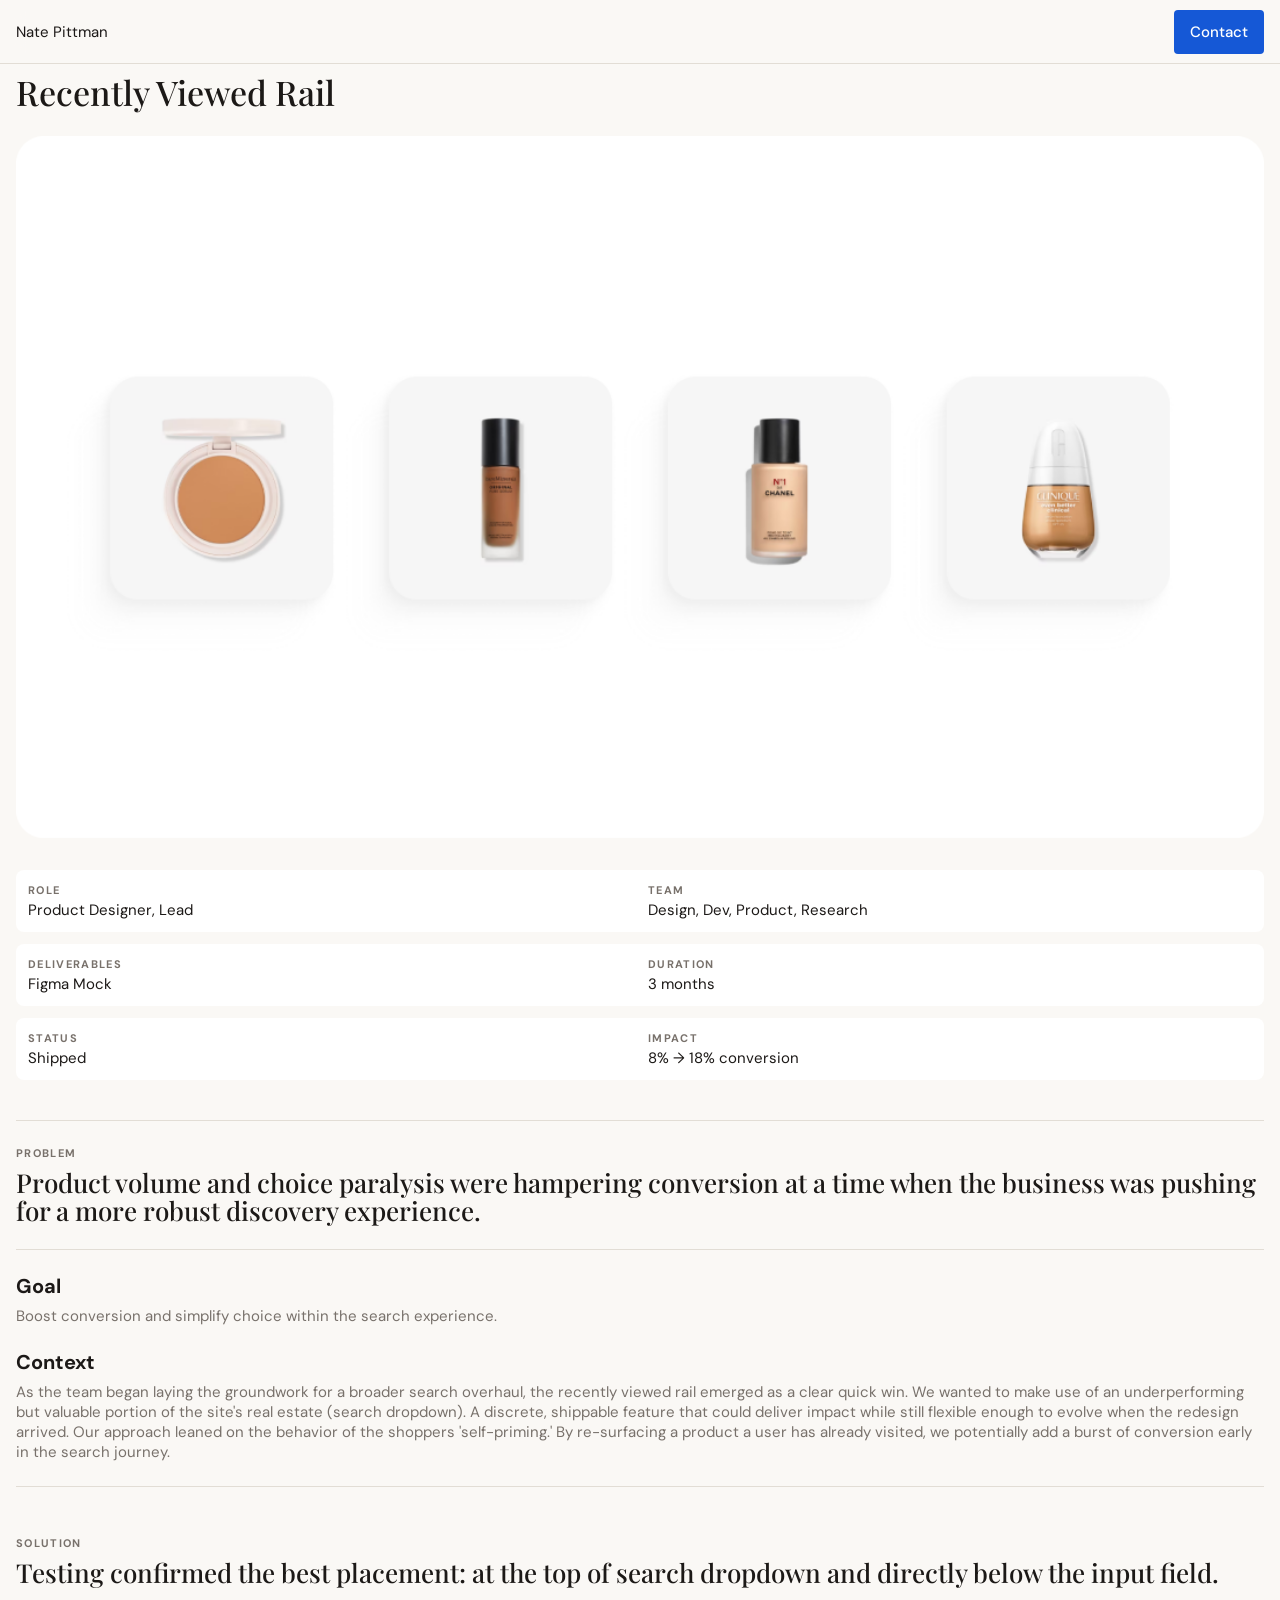
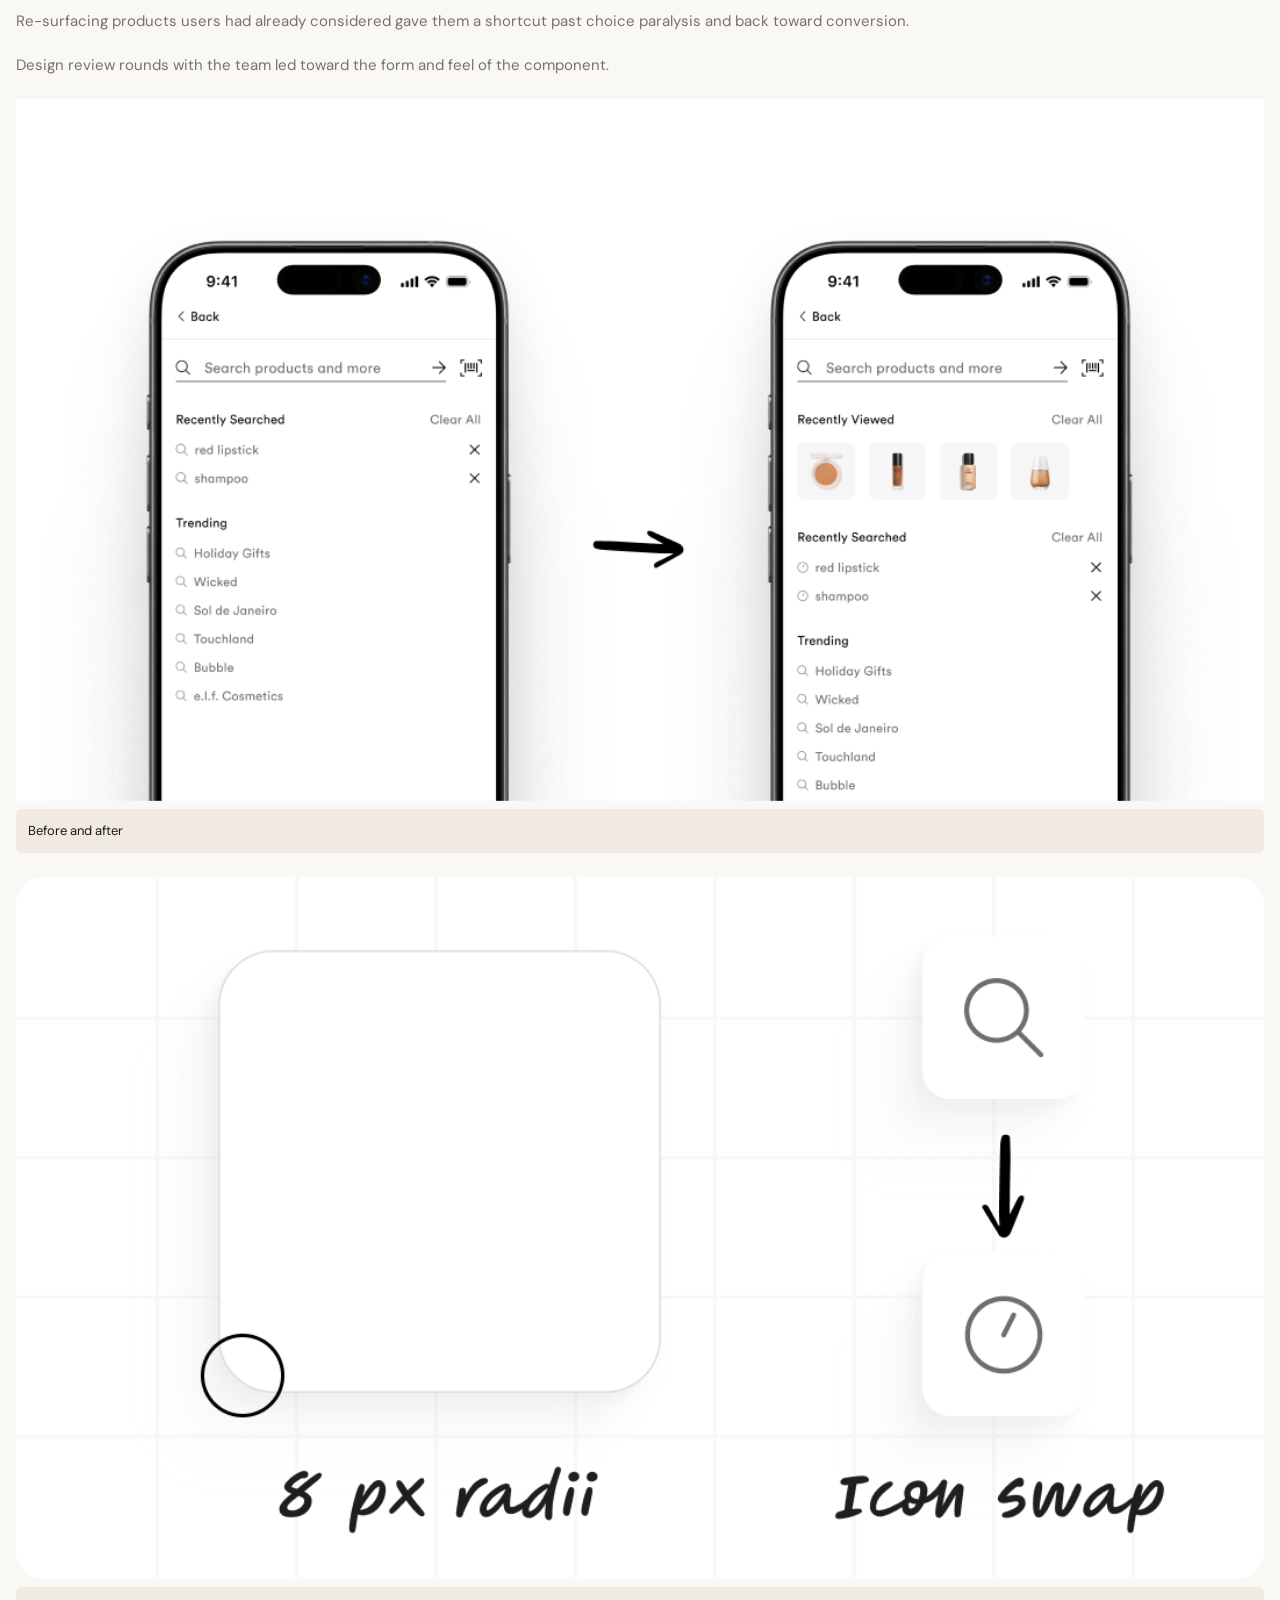
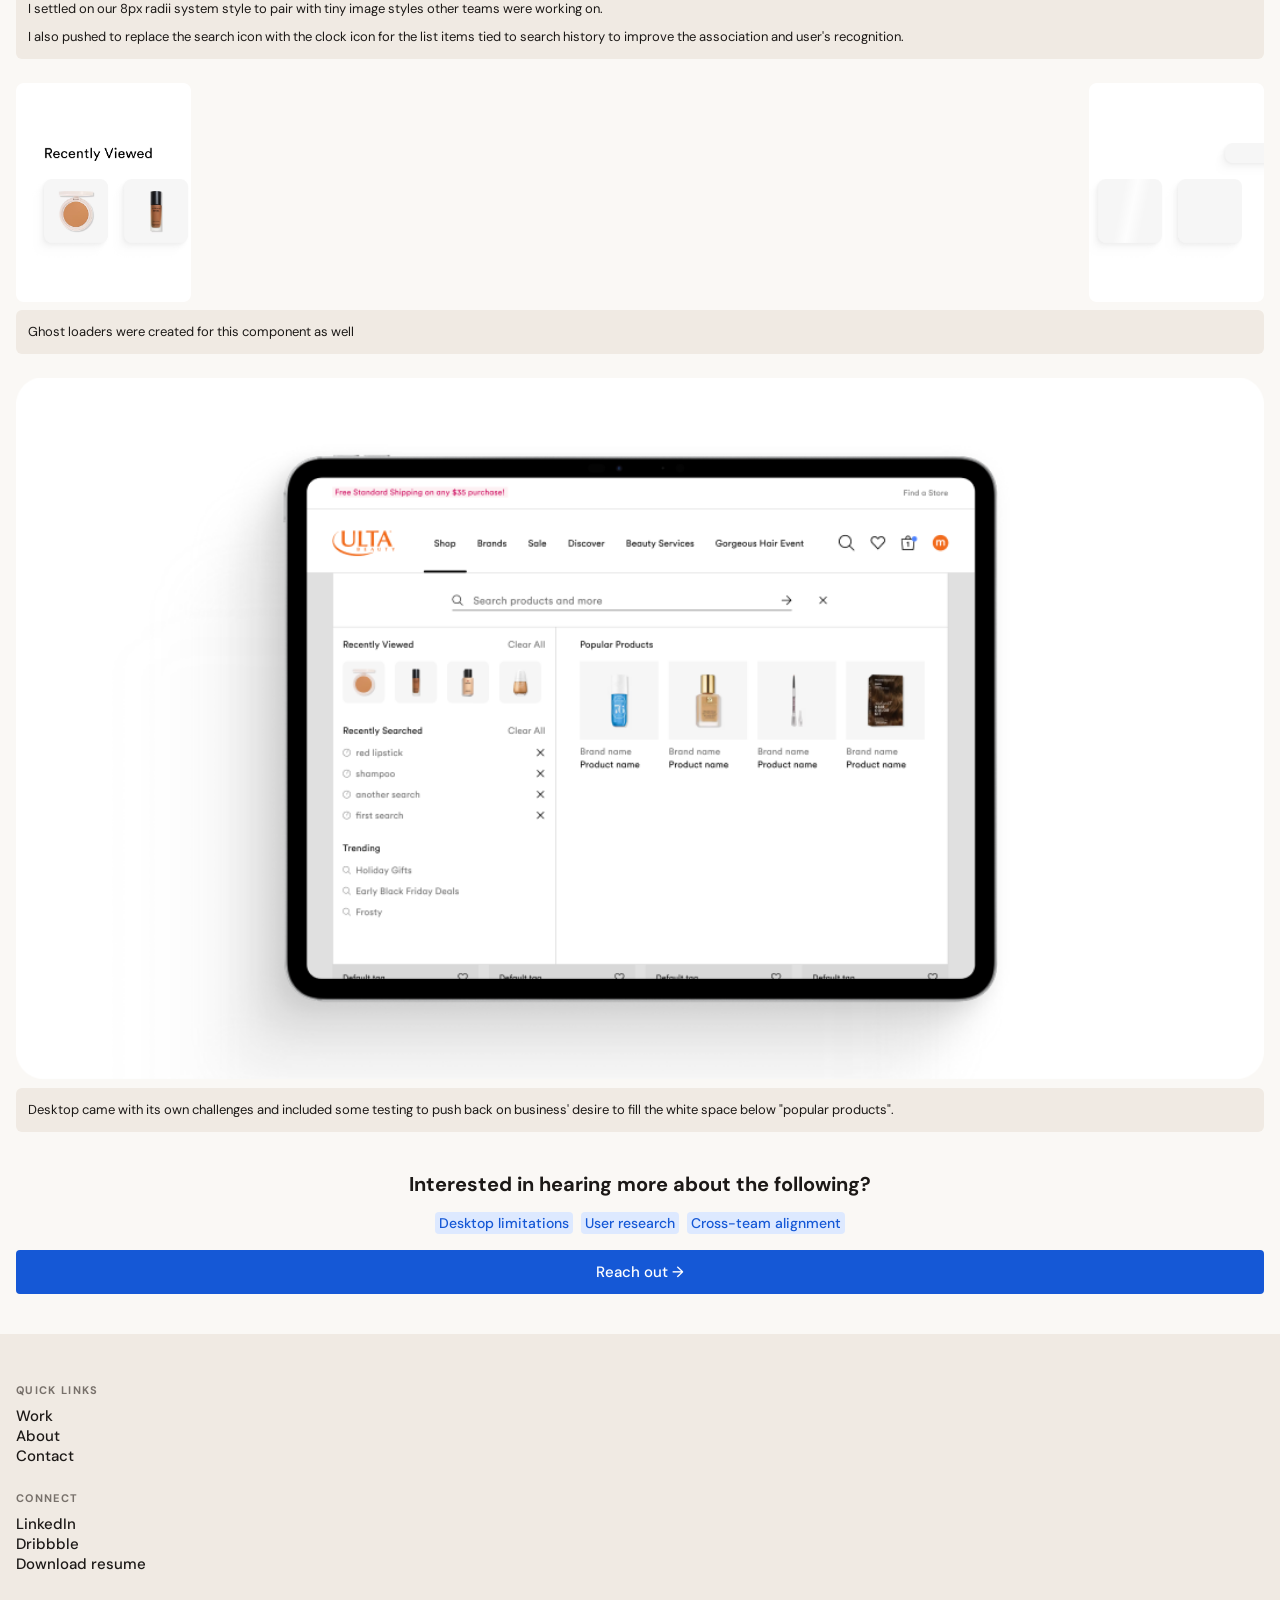
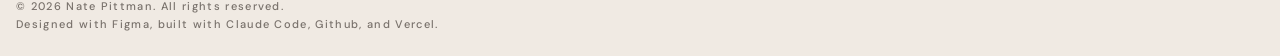
==== case-study-1.html @ 52f46c31 "Add case study 1 page and supporting styles - New case-study-1.html with all sections: header, hero," ====
<!DOCTYPE html>
<html lang="en">
<head>
  <meta charset="UTF-8" />
  <meta name="viewport" content="width=device-width, initial-scale=1.0" />
  <title>Recently Viewed Rail — Nate Pittman</title>
  <link rel="stylesheet" href="css/style.css" />
</head>
<body>

  <!-- Navigation — same glass nav as homepage; wordmark links back to homepage -->
  <nav class="nav">
    <a href="index.html" class="nav-wordmark">Nate Pittman</a>
    <a href="index.html#contact" class="btn-primary">Contact</a>
  </nav>

  <!-- Main content — padding-top: 64px in CSS clears the fixed nav -->
  <main class="main">

    <!-- Page title -->
    <section class="cs-header">
      <h1 class="cs-title">Recently Viewed Rail</h1>
    </section>

    <!-- Hero image — full-width 16:9 -->
    <section class="cs-hero">
      <img
        src="assets/images/case-study-1/image-casestudy1-hero.png"
        alt="Recently viewed rail in Ulta Beauty search"
        class="cs-image-full"
      />
    </section>

    <!-- Overview bar — role, team, deliverables, duration, status, impact -->
    <section class="cs-overview">

      <div class="meta-card">
        <div class="meta-cell">
          <p class="grid-eyebrow">Role</p>
          <p class="meta-value">Product Designer, Lead</p>
        </div>
        <div class="meta-cell">
          <p class="grid-eyebrow">Team</p>
          <p class="meta-value">Design, Dev, Product, Research</p>
        </div>
      </div>

      <div class="meta-card">
        <div class="meta-cell">
          <p class="grid-eyebrow">Deliverables</p>
          <p class="meta-value">Figma Mock</p>
        </div>
        <div class="meta-cell">
          <p class="grid-eyebrow">Duration</p>
          <p class="meta-value">3 months</p>
        </div>
      </div>

      <div class="meta-card">
        <div class="meta-cell">
          <p class="grid-eyebrow">Status</p>
          <p class="meta-value">Shipped</p>
        </div>
        <div class="meta-cell">
          <p class="grid-eyebrow">Impact</p>
          <p class="meta-value">8% → 18% conversion</p>
        </div>
      </div>

    </section>

    <!-- Problem section -->
    <section class="cs-section">

      <div class="section-divider"></div>

      <!-- Eyebrow + problem statement -->
      <div class="cs-section-header">
        <p class="grid-eyebrow">Problem</p>
        <h2 class="cs-section-title">Product volume and choice paralysis were hampering conversion at a time when the business was pushing for a more robust discovery experience.</h2>
      </div>

      <div class="section-divider"></div>

      <!-- Goal -->
      <div class="cs-text-block">
        <h3 class="cs-subsection-title">Goal</h3>
        <p class="cs-body-muted">Boost conversion and simplify choice within the search experience.</p>
      </div>

      <!-- Context -->
      <div class="cs-text-block">
        <h3 class="cs-subsection-title">Context</h3>
        <p class="cs-body-muted">As the team began laying the groundwork for a broader search overhaul, the recently viewed rail emerged as a clear quick win. We wanted to make use of an underperforming but valuable portion of the site's real estate (search dropdown). A discrete, shippable feature that could deliver impact while still flexible enough to evolve when the redesign arrived. Our approach leaned on the behavior of the shoppers 'self-priming.' By re-surfacing a product a user has already visited, we potentially add a burst of conversion early in the search journey.</p>
      </div>

      <div class="section-divider"></div>

    </section>

    <!-- Solution section -->
    <section class="cs-section">

      <!-- Eyebrow + solution statement -->
      <div class="cs-section-header">
        <p class="grid-eyebrow">Solution</p>
        <h2 class="cs-section-title">Testing confirmed the best placement: at the top of search dropdown and directly below the input field.</h2>
      </div>

      <!-- Solution subtext — two short paragraphs -->
      <p class="cs-body-muted">Re-surfacing products users had already considered gave them a shortcut past choice paralysis and back toward conversion.</p>
      <p class="cs-body-muted">Design review rounds with the team led toward the form and feel of the component.</p>

      <!-- Image 1: Before and after -->
      <div class="cs-image-caption">
        <img
          src="assets/images/case-study-1/image-casestudy1-beforeafter.png"
          alt="Before and after comparison of the search dropdown"
          class="cs-image-full"
        />
        <div class="cs-caption">Before and after</div>
      </div>

      <!-- Image 2: Design details — radii and clock icon -->
      <div class="cs-image-caption">
        <img
          src="assets/images/case-study-1/image-casestudy1-details.png"
          alt="Design details showing component radii and icon decisions"
          class="cs-image-full"
        />
        <div class="cs-caption">
          <p>I settled on our 8px radii system style to pair with tiny image styles other teams were working on.</p>
          <p>I also pushed to replace the search icon with the clock icon for the list items tied to search history to improve the association and user's recognition.</p>
        </div>
      </div>

      <!-- Image 3: Two-up portraits — ghost loaders -->
      <div class="cs-image-caption">
        <div class="cs-two-up">
          <img
            src="assets/images/case-study-1/image-gallery-a.png"
            alt="Ghost loader state A"
          />
          <img
            src="assets/images/case-study-1/image-gallery-b.png"
            alt="Ghost loader state B"
          />
        </div>
        <div class="cs-caption">Ghost loaders were created for this component as well</div>
      </div>

      <!-- Image 4: Desktop challenges -->
      <div class="cs-image-caption">
        <img
          src="assets/images/case-study-1/image-casestudy1-desktop.png"
          alt="Desktop layout showing placement challenges"
          class="cs-image-full"
        />
        <div class="cs-caption">Desktop came with its own challenges and included some testing to push back on business' desire to fill the white space below "popular products".</div>
      </div>

      <!-- CTA block -->
      <div class="cs-cta">
        <h3 class="cs-cta-heading">Interested in hearing more about the following?</h3>
        <div class="cs-cta-tags">
          <span class="tag tag-accent">Desktop limitations</span>
          <span class="tag tag-accent">User research</span>
          <span class="tag tag-accent">Cross-team alignment</span>
        </div>
        <a href="index.html#contact" class="btn-reach-out">Reach out →</a>
      </div>

    </section>

    <!-- Footer — same structure as homepage -->
    <footer class="footer">

      <div class="footer-section">
        <p class="grid-eyebrow">Quick Links</p>
        <nav class="footer-links">
          <a href="index.html" class="footer-link">Work</a>
          <a href="#" class="footer-link">About</a>
          <a href="index.html#contact" class="footer-link">Contact</a>
        </nav>
      </div>

      <div class="footer-section">
        <p class="grid-eyebrow">Connect</p>
        <nav class="footer-links">
          <a href="#" class="footer-link">LinkedIn</a>
          <a href="#" class="footer-link">Dribbble</a>
          <a href="#" class="footer-link">Download resume</a>
        </nav>
      </div>

      <div class="footer-legal">
        <p>© 2026 Nate Pittman. All rights reserved.</p>
        <p>Designed with Figma, built with Claude Code, Github, and Vercel.</p>
      </div>

    </footer>

  </main>

</body>
</html>
---- css/style.css ----
/* ============================================
   GLOBAL STYLES
   Basic reset and site-wide defaults.
   ============================================ */

@import url('https://fonts.googleapis.com/css2?family=Playfair+Display:wght@500&family=DM+Sans:wght@400;500;700&display=swap');
@import 'tokens.css';

/* --- Reset --- */
*, *::before, *::after {
  box-sizing: border-box;
  margin: 0;
  padding: 0;
}

/* --- Base --- */
html {
  font-size: 16px;
}

body {
  background-color: var(--color-background);
  color: var(--color-text);
  font-family: var(--font-body);
  font-size: var(--text-body);
  font-weight: var(--weight-regular);
  line-height: 1.6;
  -webkit-font-smoothing: antialiased;
}

img {
  display: block;
  max-width: 100%;
}

a {
  color: var(--color-accent);
  text-decoration: none;
}

@media (hover: hover) {
  a:hover {
    text-decoration: underline;
  }
}


/* =====================
   LAYOUT
   ===================== */

/* Pushes all page content below the fixed nav so nothing hides underneath it */
.main {
  padding-top: 64px;
}


/* =====================
   NAVIGATION
   ===================== */

.nav {
  position: fixed;        /* stays at top of screen as you scroll */
  top: 0;
  left: 0;
  right: 0;
  height: 64px;
  display: flex;
  align-items: center;
  justify-content: space-between;
  padding: 10px 16px;
  background-color: rgba(250, 248, 245, 0.80); /* semi-transparent warm off-white — creates the glass base */
  backdrop-filter: blur(12px);               /* blurs content scrolling behind the nav */
  -webkit-backdrop-filter: blur(12px);       /* same blur, required for Safari */
  border-bottom: 1px solid var(--color-border);
  z-index: 100;           /* sits above all other content */
}

/* The "Nate Pittman" name on the left */
.nav-wordmark {
  font-family: var(--font-body);
  font-size: var(--text-body);      /* 15px */
  font-weight: var(--weight-regular);
  line-height: 20px;
  color: var(--color-text);
  white-space: nowrap;
}


/* =====================
   BUTTONS
   ===================== */

/* Filled blue button — used in nav and anywhere else later */
.btn-primary {
  display: inline-flex;
  align-items: center;
  justify-content: center;
  background-color: var(--color-accent);
  color: var(--color-text-inverted);
  font-family: var(--font-body);
  font-size: var(--text-button);    /* 15px */
  font-weight: var(--weight-medium);
  line-height: 20px;
  padding: 12px 16px;
  border-radius: 4px;
  text-decoration: none;
  white-space: nowrap;
}

@media (hover: hover) {
  .btn-primary:hover {
    opacity: 0.88;
    text-decoration: none;
  }
}

/* Text link button — "view project →" */
.btn-tertiary {
  display: inline-flex;
  align-items: center;
  width: fit-content;               /* hugs the text, doesn't stretch full width */
  font-family: var(--font-body);
  font-size: var(--text-button);    /* 15px */
  font-weight: var(--weight-medium);
  line-height: 20px;
  color: var(--color-accent);
  text-decoration: none;
  white-space: nowrap;
}

@media (hover: hover) {
  .btn-tertiary:hover {
    background-color: var(--color-accent);
    color: var(--color-text-inverted);
    border-radius: 2px;
    text-decoration: none;
  }
}


/* =====================
   TAGS
   ===================== */

/* Base tag style — reused in hero and project cards */
.tag {
  display: inline-flex;
  align-items: center;
  width: fit-content;               /* hugs the text — prevents stretching in flex containers */
  padding: 3px 4px;
  border-radius: 4px;
  font-family: var(--font-body);
  font-size: var(--text-tag);       /* 12px */
  font-weight: var(--weight-medium);
  line-height: 16px;
  white-space: nowrap;
}

.tag-success {
  background-color: var(--color-success-light);
  color: var(--color-success);
}

.tag-accent {
  background-color: var(--color-accent-light);
  color: var(--color-accent);
}

.tag-tertiary {
  background-color: var(--color-card);
  color: var(--color-text-muted);
}


/* =====================
   HERO
   ===================== */

.hero {
  display: flex;
  flex-direction: column;
  gap: 24px;
  padding: 24px 16px 0;
}

.hero-copy {
  display: flex;
  flex-direction: column;
  gap: 16px;
}

/* Groups the H1 and the workplace element, with gap between them */
.hero-header {
  display: flex;
  flex-direction: column;
  gap: 18px;
}

/* Main headline */
.hero-heading {
  font-family: var(--font-display);
  font-size: var(--text-h1);        /* 34px */
  font-weight: var(--weight-medium);
  line-height: 40px;
  color: var(--color-text);
}

/* Groups the green tag + Ulta Beauty link */
.hero-workplace {
  display: flex;
  flex-direction: column;
  gap: 4px;
}

/* "Ulta Beauty" — large Playfair link, same hover pattern as before */
.hero-company-link {
  display: block;
  width: fit-content;               /* hugs text so hover bg doesn't stretch full width */
  font-family: var(--font-display);
  font-size: var(--text-h2);        /* 26px */
  font-weight: var(--weight-medium);
  line-height: 30px;
  color: var(--color-accent);
  text-decoration: none;
}

@media (hover: hover) {
  .hero-company-link:hover {
    background-color: var(--color-accent);
    color: var(--color-text-inverted);
    border-radius: 2px;
    text-decoration: none;
  }
}

/* Subtitle / bio text */
.hero-bio {
  font-family: var(--font-body);
  font-size: var(--text-body-lg);   /* 17px */
  font-weight: var(--weight-regular);
  line-height: 23px;
  color: var(--color-text-muted);
}

/* =====================
   FOOTER
   ===================== */

.footer {
  display: flex;
  flex-direction: column;
  gap: 24px;
  padding: 48px 16px 24px;          /* extra top padding gives it breathing room from the grid */
  background-color: var(--color-sheet);
}

/* Each labelled group (Quick Links, Connect) */
.footer-section {
  display: flex;
  flex-direction: column;
  gap: 4px;
}

/* The list of links inside each section */
.footer-links {
  display: flex;
  flex-direction: column;
  padding-top: 4px;
}

/* Individual footer link — dark text, not accent blue */
.footer-link {
  display: inline-flex;
  width: fit-content;
  font-family: var(--font-body);
  font-size: var(--text-button);    /* 15px */
  font-weight: var(--weight-medium);
  line-height: 20px;
  color: var(--color-text);
  text-decoration: none;
}

@media (hover: hover) {
  .footer-link:hover {
    background-color: var(--color-accent);
    color: var(--color-text-inverted);
    border-radius: 2px;
    text-decoration: none;
  }
}

/* Copyright and credits */
.footer-legal {
  display: flex;
  flex-direction: column;
  gap: 2px;
  font-family: var(--font-body);
  font-size: var(--text-eyebrow);   /* 11px */
  font-weight: var(--weight-medium);
  line-height: 16px;
  letter-spacing: var(--tracking-eyebrow);
  color: var(--color-text-muted);
}


/* Thin line separating hero from the project grid */
.hero-divider {
  height: 1px;
  background-color: var(--color-border);
  width: 100%;
}


/* =====================
   PROJECT GRID
   ===================== */

.grid-section {
  display: flex;
  flex-direction: column;
  gap: 10px;
  padding: 24px 16px;
}

/* Eyebrow label — used in hero workplace and project grid */
.grid-eyebrow {
  font-family: var(--font-body);
  font-size: var(--text-eyebrow);   /* 11px */
  font-weight: var(--weight-bold);
  line-height: 16px;
  letter-spacing: var(--tracking-eyebrow);
  color: var(--color-text-muted);
  text-transform: uppercase;
}

/* Card list — separated from eyebrow by a top border line */
.project-grid {
  display: flex;
  flex-direction: column;
  gap: 24px;
  border-top: 1px solid var(--color-border);
}

/* Individual project card */
.card-project {
  display: flex;
  flex-direction: column;
  gap: 12px;
}

/* Thumbnail image — fixed height, fills full width */
.card-image {
  height: 358px;
  width: 100%;
  overflow: hidden;
  border-radius: 8px;
}

.card-image img {
  width: 100%;
  height: 100%;
  object-fit: cover;
}

/* Text content below the image */
.card-details {
  display: flex;
  flex-direction: column;
  gap: 6px;
}

/* Horizontal row of tags — wraps to second line if needed */
.tag-rail {
  display: flex;
  flex-wrap: wrap;
  gap: 8px;
}

/* Project title */
.card-title {
  font-family: var(--font-body);
  font-size: var(--text-h3);        /* 20px */
  font-weight: var(--weight-bold);
  line-height: 24px;
  color: var(--color-text);
}


/* =====================
   CASE STUDY — SHARED
   Styles for all case study pages.
   ===================== */

/* Prevent underline when nav-wordmark is used as a back-link on case study pages */
@media (hover: hover) {
  a.nav-wordmark:hover {
    text-decoration: none;
  }
}

/* Thin 1px horizontal rule — separates problem section blocks */
.section-divider {
  height: 1px;
  background-color: var(--color-border);
  width: 100%;
}

/* Page title area — sits just below the fixed nav */
.cs-header {
  padding: 8px 16px;
}

.cs-title {
  font-family: var(--font-display);
  font-size: var(--text-h1);         /* 34px */
  font-weight: var(--weight-medium);
  line-height: 40px;
  color: var(--color-text);
}

/* Hero image — 16px padding gives it breathing room from the edges */
.cs-hero {
  padding: 16px;
}

/* Overview bar — stacked white meta cards */
.cs-overview {
  display: flex;
  flex-direction: column;
  gap: 12px;
  padding: 16px;
}

/* Each white card in the overview bar */
.meta-card {
  background-color: var(--color-card);
  display: flex;
  gap: 16px;
  padding: 12px;
  border-radius: 8px;
}

/* Each column inside a meta card (e.g. Role / Team) */
.meta-cell {
  flex: 1;                /* both columns share space equally */
  display: flex;
  flex-direction: column;
  gap: 2px;
  min-width: 0;           /* prevents long text from overflowing the flex container */
}

/* The value text below the eyebrow label */
.meta-value {
  font-family: var(--font-body);
  font-size: var(--text-body);       /* 15px */
  font-weight: var(--weight-regular);
  line-height: 20px;
  color: var(--color-text);
}

/* Generic section wrapper — used for problem and solution */
.cs-section {
  display: flex;
  flex-direction: column;
  gap: 24px;
  padding: 24px 16px;
}

/* Eyebrow label + H2 stacked together */
.cs-section-header {
  display: flex;
  flex-direction: column;
  gap: 8px;
}

/* H2 — problem and solution statements (Playfair) */
.cs-section-title {
  font-family: var(--font-display);
  font-size: var(--text-h2);         /* 26px */
  font-weight: var(--weight-medium);
  line-height: 28px;
  color: var(--color-text);
}

/* H3 — Goal, Context, and other subsection labels (DM Sans Bold) */
.cs-subsection-title {
  font-family: var(--font-body);
  font-size: var(--text-h3);         /* 20px */
  font-weight: var(--weight-bold);
  line-height: 24px;
  color: var(--color-text);
}

/* H3 + body copy grouped */
.cs-text-block {
  display: flex;
  flex-direction: column;
  gap: 8px;
}

/* Body copy in muted color — used under H3s and in solution subtext */
.cs-body-muted {
  font-family: var(--font-body);
  font-size: var(--text-body);       /* 15px */
  font-weight: var(--weight-regular);
  line-height: 20px;
  color: var(--color-text-muted);
}

/* Image + caption stacked together */
.cs-image-caption {
  display: flex;
  flex-direction: column;
  gap: 8px;
}

/* Full-width 16:9 image — fills the content area */
.cs-image-full {
  width: 100%;
  aspect-ratio: 16 / 9;
  object-fit: cover;
  display: block;
}

/* Sheet-colored caption box below images */
.cs-caption {
  background-color: var(--color-sheet);
  padding: 12px;
  border-radius: 6px;
  font-family: var(--font-body);
  font-size: var(--text-caption);    /* 13px */
  font-weight: var(--weight-regular);
  line-height: 20px;
  color: var(--color-text);
}

/* Space between paragraphs inside a multi-line caption */
.cs-caption p + p {
  margin-top: 8px;
}

/* Two portrait images side by side */
.cs-two-up {
  display: flex;
  justify-content: space-between;
}

.cs-two-up img {
  width: 175px;
  aspect-ratio: 4 / 5;
  object-fit: cover;
  display: block;
}

/* CTA block — centered call to action at the bottom of the case study */
.cs-cta {
  display: flex;
  flex-direction: column;
  align-items: center;
  gap: 16px;
  padding: 16px 0;
}

.cs-cta-heading {
  font-family: var(--font-body);
  font-size: var(--text-h3);         /* 20px */
  font-weight: var(--weight-bold);
  line-height: 24px;
  color: var(--color-text);
  text-align: center;
}

/* Centered, wrapping row of tags */
.cs-cta-tags {
  display: flex;
  flex-wrap: wrap;
  gap: 8px;
  justify-content: center;
}

/* Full-width blue CTA button */
.btn-reach-out {
  display: block;
  width: 100%;
  background-color: var(--color-accent);
  color: var(--color-text-inverted);
  font-family: var(--font-body);
  font-size: var(--text-button);     /* 15px */
  font-weight: var(--weight-medium);
  line-height: 20px;
  padding: 12px 16px;
  border-radius: 4px;
  text-decoration: none;
  text-align: center;
}

@media (hover: hover) {
  .btn-reach-out:hover {
    opacity: 0.88;
    text-decoration: none;
  }
}
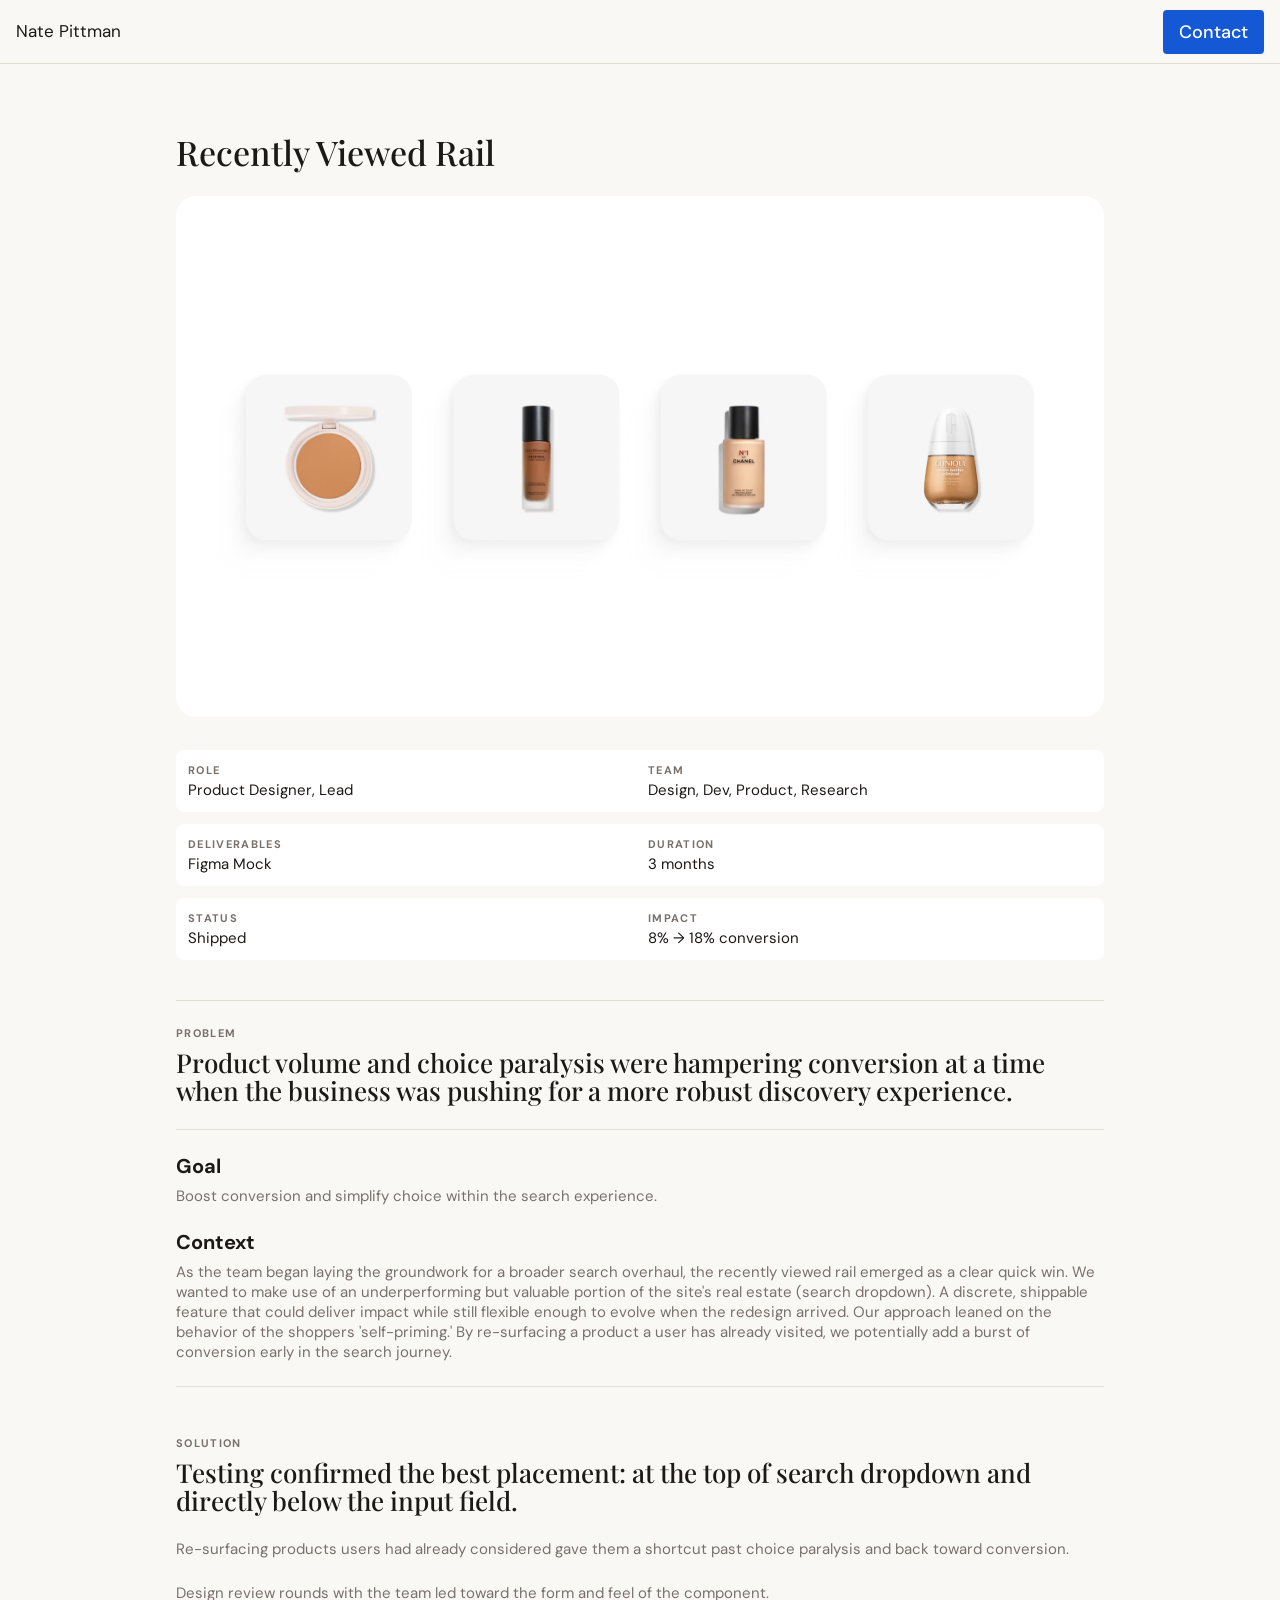
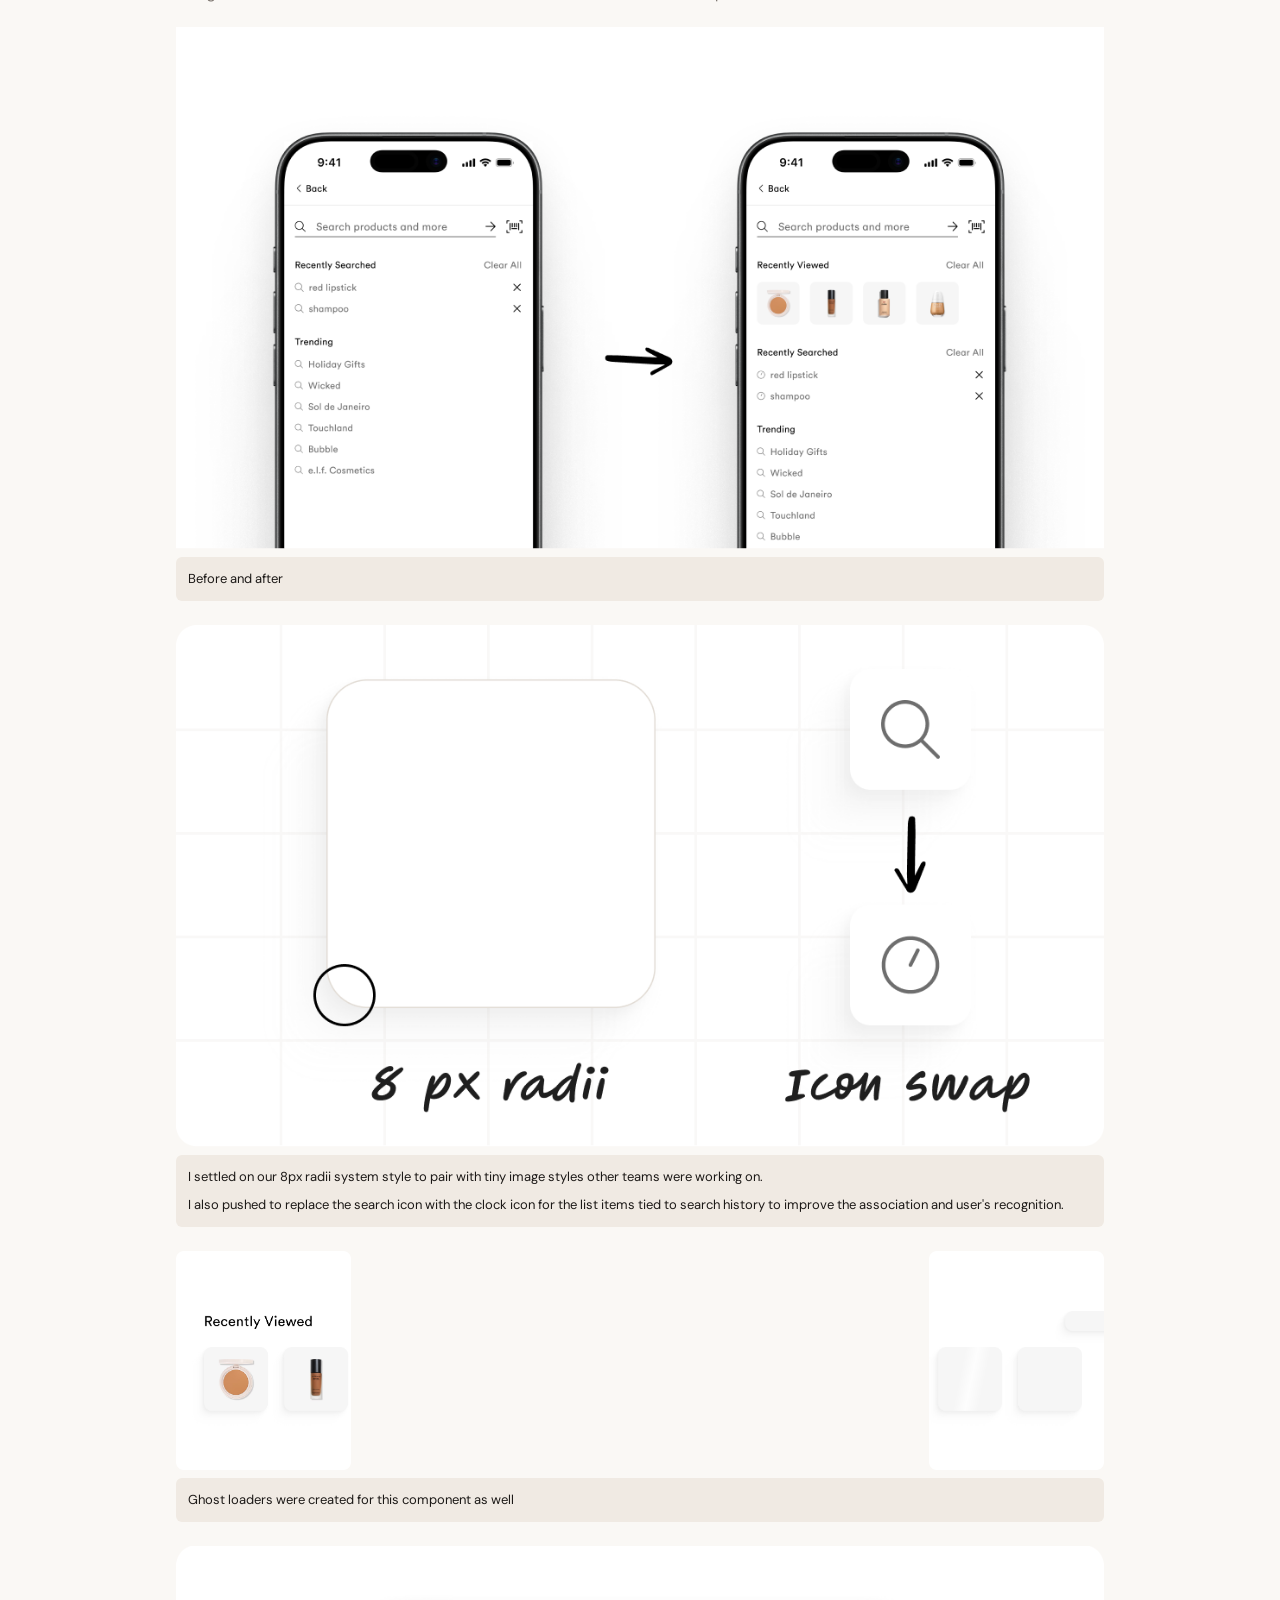
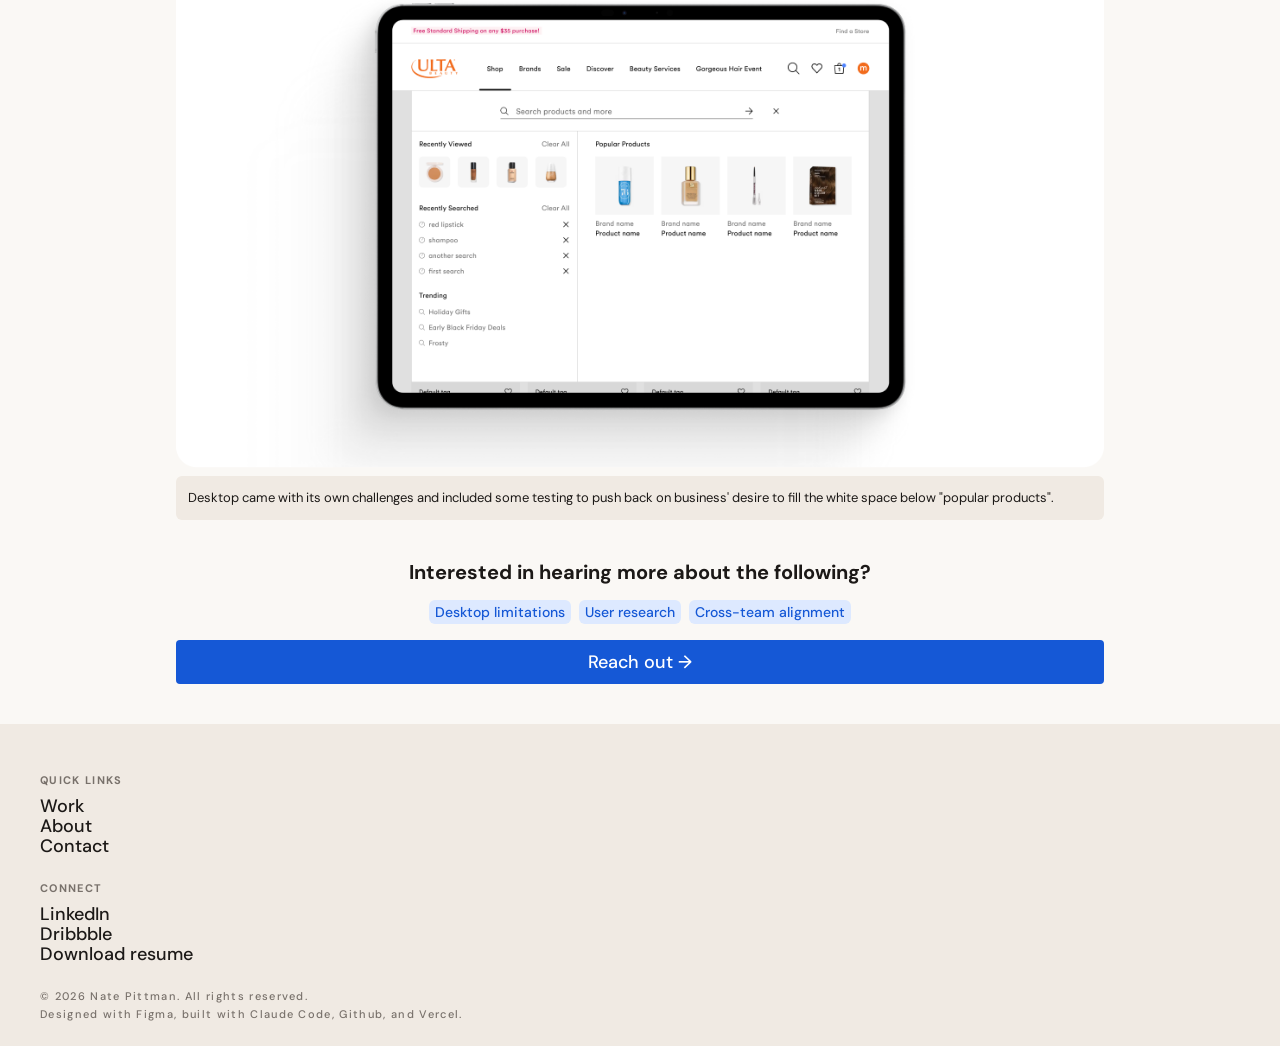
==== commit 56e98d62: "Wire up CS2 links and align header spacing across case studies - Link CS2's homepage card (thumbnail" ====
--- a/case-study-1.html
+++ b/case-study-1.html
@@ -17,6 +17,9 @@
   <!-- Main content — padding-top: 64px in CSS clears the fixed nav -->
   <main class="main">
 
+    <!-- Extra space below the nav, matching case-study-2.html -->
+    <div class="cs-header-spacer"></div>
+
     <!-- Page title -->
     <section class="cs-header">
       <h1 class="cs-title">Recently Viewed Rail</h1>
--- a/css/style.css
+++ b/css/style.css
@@ -52,6 +52,25 @@
 /* Pushes all page content below the fixed nav so nothing hides underneath it */
 .main {
   padding-top: 64px;
+}
+
+/*
+  site-container — centers content at a max of 960px on desktop.
+  Used as an inner wrapper inside sections that need constrained width.
+  On mobile it provides the standard 16px side padding.
+  On desktop it centers itself and removes the side padding.
+*/
+.site-container {
+  padding: 0 16px;
+}
+
+@media (min-width: 768px) {
+  .site-container {
+    width: 100%;
+    max-width: 960px;
+    margin: 0 auto;
+    padding: 0;
+  }
 }
 
 
@@ -76,14 +95,23 @@
   z-index: 100;           /* sits above all other content */
 }
 
-/* The "Nate Pittman" name on the left */
+/* Shared font styles for both wordmark variants */
 .nav-wordmark {
   font-family: var(--font-body);
-  font-size: var(--text-body);      /* 15px */
+  font-size: var(--text-body-lg);    /* 17px */
   font-weight: var(--weight-regular);
-  line-height: 20px;
+  line-height: 23px;
   color: var(--color-text);
   white-space: nowrap;
+}
+
+/* "NJP" on mobile, "Nate Pittman" on desktop — toggled by breakpoint */
+.nav-wordmark-desktop { display: none; }
+.nav-wordmark-mobile  { display: inline; }
+
+@media (min-width: 768px) {
+  .nav-wordmark-desktop { display: inline; }
+  .nav-wordmark-mobile  { display: none; }
 }
 
 
@@ -99,7 +127,7 @@
   background-color: var(--color-accent);
   color: var(--color-text-inverted);
   font-family: var(--font-body);
-  font-size: var(--text-button);    /* 15px */
+  font-size: var(--text-button);    /* 18px */
   font-weight: var(--weight-medium);
   line-height: 20px;
   padding: 12px 16px;
@@ -121,7 +149,7 @@
   align-items: center;
   width: fit-content;               /* hugs the text, doesn't stretch full width */
   font-family: var(--font-body);
-  font-size: var(--text-button);    /* 15px */
+  font-size: var(--text-button);    /* 18px */
   font-weight: var(--weight-medium);
   line-height: 20px;
   color: var(--color-accent);
@@ -148,15 +176,16 @@
   display: inline-flex;
   align-items: center;
   width: fit-content;               /* hugs the text — prevents stretching in flex containers */
-  padding: 3px 4px;
-  border-radius: 4px;
-  font-family: var(--font-body);
-  font-size: var(--text-tag);       /* 12px */
+  padding: 4px 6px;
+  border-radius: 6px;               /* updated from 4px to match Figma Iteration 2.0 */
+  font-family: var(--font-body);
+  font-size: var(--text-tag);       /* 14px */
   font-weight: var(--weight-medium);
   line-height: 16px;
   white-space: nowrap;
 }
 
+/* Keep old tag classes — still used on case study pages */
 .tag-success {
   background-color: var(--color-success-light);
   color: var(--color-success);
@@ -172,64 +201,90 @@
   color: var(--color-text-muted);
 }
 
+/* --- New tag classes for home page cards (Iteration 2.0) --- */
+
+/* "shipped" — filled accent-blue pill */
+.tag-shipped {
+  background-color: var(--color-accent-light);
+  color: var(--color-accent);
+}
+
+/* neutral info tag — white background with a subtle border */
+.tag-neutral {
+  background-color: var(--color-card);
+  color: var(--color-text-muted);
+  border: 0.5px solid var(--color-border);
+}
+
+/*
+  Desktop overrides for tags inside .card-details.
+  Scoped to .card-details so they don't affect case study page tags.
+  Larger size (18px), more padding (8px top/bottom, 12px sides), softer radius (8px).
+*/
+@media (min-width: 768px) {
+  .card-details .tag {
+    font-size: var(--text-desktop-tag); /* 18px */
+    line-height: 22px;
+    padding: 8px 12px;
+    border-radius: 8px;
+  }
+  /* shipped pill gets a matching accent border on desktop */
+  .card-details .tag-shipped {
+    border: 0.5px solid var(--color-accent);
+  }
+  /* neutral tag gets a stronger border on desktop */
+  .card-details .tag-neutral {
+    border: 0.5px solid var(--color-border-strong);
+  }
+}
+
 
 /* =====================
    HERO
    ===================== */
 
+/*
+  The hero section uses site-container for horizontal centering/padding.
+  On desktop it gets a bottom border to divide it from the project grid,
+  matching the thin divider in the Figma layout.
+*/
 .hero {
-  display: flex;
-  flex-direction: column;
-  gap: 24px;
-  padding: 24px 16px 0;
-}
-
+  padding: 24px 0;
+}
+
+/* H1 and bio stacked with a small gap */
 .hero-copy {
   display: flex;
   flex-direction: column;
-  gap: 16px;
-}
-
-/* Groups the H1 and the workplace element, with gap between them */
-.hero-header {
-  display: flex;
-  flex-direction: column;
-  gap: 18px;
-}
-
-/* Main headline */
+  gap: 12px;
+}
+
+/*
+  Main headline — uses H2 size (26px) on mobile.
+  Grows to 52px (Desktop Display) at the 768px breakpoint.
+*/
 .hero-heading {
   font-family: var(--font-display);
-  font-size: var(--text-h1);        /* 34px */
+  font-size: var(--text-h2);        /* 26px on mobile */
   font-weight: var(--weight-medium);
-  line-height: 40px;
-  color: var(--color-text);
-}
-
-/* Groups the green tag + Ulta Beauty link */
-.hero-workplace {
-  display: flex;
-  flex-direction: column;
-  gap: 4px;
-}
-
-/* "Ulta Beauty" — large Playfair link, same hover pattern as before */
+  line-height: 28px;
+  color: var(--color-text);
+}
+
+/*
+  "Ulta Beauty" inline link inside the heading.
+  Inherits the heading's color (dark, not accent blue) and just adds an underline.
+  Hover shifts to accent blue so it still feels interactive.
+*/
 .hero-company-link {
-  display: block;
-  width: fit-content;               /* hugs text so hover bg doesn't stretch full width */
-  font-family: var(--font-display);
-  font-size: var(--text-h2);        /* 26px */
-  font-weight: var(--weight-medium);
-  line-height: 30px;
-  color: var(--color-accent);
-  text-decoration: none;
+  color: inherit;
+  text-decoration: underline;
+  text-underline-position: from-font;
 }
 
 @media (hover: hover) {
   .hero-company-link:hover {
-    background-color: var(--color-accent);
-    color: var(--color-text-inverted);
-    border-radius: 2px;
+    color: var(--color-accent);
     text-decoration: none;
   }
 }
@@ -243,6 +298,25 @@
   color: var(--color-text-muted);
 }
 
+/* Desktop hero overrides */
+@media (min-width: 768px) {
+  .hero {
+    padding: 56px 0 24px;           /* extra breathing room above, matches Figma spacing */
+  }
+  .hero-copy {
+    gap: 24px;
+  }
+  .hero-heading {
+    font-size: var(--text-desktop-display); /* 52px */
+    line-height: 62px;
+  }
+  .hero-bio {
+    font-size: var(--text-desktop-body-lg); /* 22px */
+    line-height: 26px;
+  }
+}
+
+
 /* =====================
    FOOTER
    ===================== */
@@ -253,6 +327,12 @@
   gap: 24px;
   padding: 48px 16px 24px;          /* extra top padding gives it breathing room from the grid */
   background-color: var(--color-sheet);
+}
+
+@media (min-width: 768px) {
+  .footer {
+    padding: 48px 40px 24px;        /* wider side padding on desktop */
+  }
 }
 
 /* Each labelled group (Quick Links, Connect) */
@@ -274,7 +354,7 @@
   display: inline-flex;
   width: fit-content;
   font-family: var(--font-body);
-  font-size: var(--text-button);    /* 15px */
+  font-size: var(--text-button);    /* 18px */
   font-weight: var(--weight-medium);
   line-height: 20px;
   color: var(--color-text);
@@ -304,26 +384,27 @@
 }
 
 
-/* Thin line separating hero from the project grid */
-.hero-divider {
-  height: 1px;
-  background-color: var(--color-border);
-  width: 100%;
-}
-
-
 /* =====================
    PROJECT GRID
    ===================== */
 
+/*
+  grid-section uses site-container internally for horizontal centering.
+  Vertical padding lives on the section itself.
+*/
 .grid-section {
   display: flex;
   flex-direction: column;
   gap: 10px;
-  padding: 24px 16px;
-}
-
-/* Eyebrow label — used in hero workplace and project grid */
+  padding: 24px 0;
+}
+
+/*
+  Eyebrow label — "FEATURED PROJECTS" header above the card list.
+  Mobile: 11px bold uppercase tracked-out label.
+  Desktop: 18px medium, full text color — more prominent, less label-like.
+  Also used in footer (Quick Links, Connect) — those stay at the mobile style always.
+*/
 .grid-eyebrow {
   font-family: var(--font-body);
   font-size: var(--text-eyebrow);   /* 11px */
@@ -334,12 +415,29 @@
   text-transform: uppercase;
 }
 
-/* Card list — separated from eyebrow by a top border line */
+/* Card list */
 .project-grid {
   display: flex;
   flex-direction: column;
-  gap: 24px;
-  border-top: 1px solid var(--color-border);
+  gap: 40px;
+}
+
+@media (min-width: 768px) {
+  .grid-section {
+    gap: 16px;
+    padding: 48px 0 56px;
+  }
+  /* Desktop grid label — larger and full text color, distinct from the eyebrow pattern */
+  .grid-section .grid-eyebrow {
+    font-size: var(--text-desktop-tag); /* 18px */
+    font-weight: var(--weight-medium);
+    letter-spacing: 0;
+    color: var(--color-text);
+    margin-bottom: 24px;              /* pushes the card grid away from the label */
+  }
+  .project-grid {
+    gap: 56px;
+  }
 }
 
 /* Individual project card */
@@ -349,28 +447,80 @@
   gap: 12px;
 }
 
-/* Thumbnail image — fixed height, fills full width */
+/*
+  card-image — wraps both the thumbnail and the tag rail.
+
+  MOBILE: flex column so the tags flow naturally below the image.
+  The img itself gets the border-radius so the container doesn't clip the tags.
+
+  DESKTOP: becomes a fixed-height block with position:relative and overflow:hidden.
+  The picture/img fills it absolutely, and the tag rail is pinned to the bottom-left.
+*/
 .card-image {
-  height: 358px;
+  display: flex;
+  flex-direction: column;
+  transition: transform 0.2s ease, box-shadow 0.2s ease; /* smooth hover animation */
+}
+
+@media (hover: hover) {
+  .card-project:hover .card-image {
+    transform: translateY(-3px);
+    box-shadow:
+      0px 8px 16px rgba(28, 25, 23, 0.08),
+      0px 2px 4px rgba(28, 25, 23, 0.06);
+  }
+}
+
+/* On mobile the picture element is a block flex-item that wraps the img */
+.card-image picture {
+  display: block;
   width: 100%;
-  overflow: hidden;
-  border-radius: 8px;
-}
-
+}
+
+/* Mobile thumbnail — 4:3 aspect ratio with rounded corners */
 .card-image img {
   width: 100%;
-  height: 100%;
+  aspect-ratio: 4 / 3;
   object-fit: cover;
-}
-
-/* Text content below the image */
+  border-radius: 8px;
+}
+
+@media (min-width: 768px) {
+  /* Desktop: aspect-ratio drives the height so it stays 16:9 at any container width */
+  .card-image {
+    display: block;
+    position: relative;
+    aspect-ratio: 16 / 9;
+    border-radius: 8px;
+    overflow: hidden;
+  }
+  /*
+    display:contents removes the <picture> element from the layout entirely —
+    the <img> inside it then behaves as a direct child of .card-image,
+    which makes position:absolute + inset:0 work cleanly.
+  */
+  .card-image picture {
+    display: contents;
+  }
+  .card-image img {
+    position: absolute;
+    inset: 0;
+    width: 100%;
+    height: 100%;
+    aspect-ratio: auto;             /* override the mobile 4:3 ratio */
+    border-radius: 0;               /* container clips corners via overflow:hidden */
+    object-fit: cover;
+  }
+}
+
+/* Text content below the image — tag rail, title, view project link */
 .card-details {
   display: flex;
   flex-direction: column;
-  gap: 6px;
-}
-
-/* Horizontal row of tags — wraps to second line if needed */
+  gap: 8px;                         /* updated from 6px to match Iteration 2.0 spacing */
+}
+
+/* Tag row — wraps when there are too many tags for one line */
 .tag-rail {
   display: flex;
   flex-wrap: wrap;
@@ -384,6 +534,30 @@
   font-weight: var(--weight-bold);
   line-height: 24px;
   color: var(--color-text);
+}
+
+/*
+  Utility classes for showing/hiding content at specific breakpoints.
+  Works exactly like the NJP vs "Nate Pittman" toggle in the nav.
+  desktop-only: hidden on mobile, visible on desktop.
+  mobile-only: visible on mobile, hidden on desktop.
+*/
+.desktop-only { display: none; }
+.mobile-only  { display: inline-flex; }
+
+@media (min-width: 768px) {
+  /* Card title grows to 40px on desktop — Playfair Display heading weight */
+  .card-title {
+    font-size: var(--text-desktop-card-title); /* 40px */
+    line-height: 48px;
+  }
+  /* "view project →" link grows to 26px on desktop */
+  .btn-tertiary {
+    font-size: var(--text-desktop-button); /* 26px */
+    line-height: 31px;
+  }
+  .desktop-only { display: inline-flex; }
+  .mobile-only  { display: none; }
 }
 
 
@@ -392,11 +566,217 @@
    Styles for all case study pages.
    ===================== */
 
+/* Constrain case study content to 960px and center it on desktop */
+@media (min-width: 768px) {
+  .cs-header,
+  .cs-hero,
+  .cs-overview,
+  .cs-section,
+  .cs-tldr {
+    max-width: 960px;
+    margin: 0 auto;
+    padding-left: 0;
+    padding-right: 0;
+  }
+}
+
 /* Prevent underline when nav-wordmark is used as a back-link on case study pages */
 @media (hover: hover) {
   a.nav-wordmark:hover {
     text-decoration: none;
   }
+}
+
+/*
+  Larger "Display" headline — used on newer case study pages instead of
+  cs-title (34px). CS1 keeps cs-title as-is; this is additive, not a replacement.
+*/
+.cs-title-lg {
+  font-family: var(--font-display);
+  font-size: var(--text-display);    /* 44px */
+  font-weight: var(--weight-medium);
+  line-height: 52px;
+  color: var(--color-text);
+}
+
+/* Extra breathing room below the fixed nav on case study pages — Figma's CS2 spacer is 120px, halved here to match how it actually reads in browser */
+.cs-header-spacer {
+  height: 60px;
+}
+
+/* Subhead sitting under cs-title-lg */
+.cs-subtitle {
+  font-family: var(--font-body);
+  font-size: var(--text-h3);         /* 20px, reuses existing token */
+  font-weight: var(--weight-bold);
+  line-height: 24px;
+  color: var(--color-text-muted);
+}
+
+/* Card-style frame for hero/solution media — bordered, rounded, white background */
+.cs-image-card {
+  background-color: var(--color-card);
+  border: 1px solid var(--color-border);
+  border-radius: 16px;
+  overflow: hidden;
+}
+
+/* Accent-colored variant of grid-eyebrow — used for "KEY FINDING #" labels */
+.grid-eyebrow-accent {
+  color: var(--color-accent);
+}
+
+/*
+  TL;DR row — two-card summary sitting under the hero (Role & Team / Impact).
+  New narrative pattern replacing the old meta-card grid, going forward.
+*/
+.cs-tldr {
+  padding: 16px;
+}
+
+.tldr-row {
+  display: flex;
+  gap: 24px;
+  align-items: stretch;
+  width: 100%;
+}
+
+.tldr-card {
+  flex: 1;
+  display: flex;
+  flex-direction: column;
+  gap: 12px;
+  padding: 16px;
+  border: 1px solid var(--color-border);
+  border-radius: 16px;
+}
+
+/* Bold lead line inside a tldr-card (e.g. "Led design, research & strategy") */
+.tldr-lead {
+  font-family: var(--font-body);
+  font-size: var(--text-body-lg);    /* 17px */
+  font-weight: var(--weight-bold);
+  line-height: 23px;
+  color: var(--color-text);
+}
+
+/* Regular paragraph directly under a tldr-lead */
+.tldr-body {
+  font-family: var(--font-body);
+  font-size: var(--text-body-lg);    /* 17px */
+  font-weight: var(--weight-regular);
+  line-height: 23px;
+  color: var(--color-text);
+}
+
+/* Big colored figure in the Impact card (e.g. "+51M incremental ARR") */
+.tldr-impact-figure {
+  font-family: var(--font-body);
+  font-size: var(--text-h3);         /* 20px */
+  font-weight: var(--weight-bold);
+  line-height: 24px;
+  color: var(--color-success);
+}
+
+/*
+  Context callout — small "sheet" background note with an asterisk icon.
+  Used throughout Problem/Goal/Context/Solution to add supporting detail.
+*/
+.context-block {
+  display: flex;
+  align-items: center;
+  gap: 8px;
+  width: 100%;
+  padding: 12px;
+  border-radius: 8px;
+  background-color: var(--color-sheet);
+}
+
+.context-icon {
+  width: 16px;
+  height: 16px;
+  flex-shrink: 0;
+}
+
+.context-text {
+  font-family: var(--font-body);
+  font-size: var(--text-caption);    /* 13px */
+  font-weight: var(--weight-regular);
+  line-height: 20px;
+  color: var(--color-text);
+}
+
+/* White bordered card used for each Discovery "Key Finding" */
+.key-finding-card {
+  background-color: var(--color-card);
+  border: 1px solid var(--color-border);
+  border-radius: 16px;
+  padding: 16px;
+  display: flex;
+  flex-direction: column;
+  gap: 12px;
+}
+
+.key-finding-title {
+  font-family: var(--font-body);
+  font-size: var(--text-h3);         /* 20px */
+  font-weight: var(--weight-bold);
+  line-height: 24px;
+  color: var(--color-text);
+}
+
+/* Bordered card frame for video content (Solution section loop) — same treatment as cs-image-card */
+.cs-video-full {
+  width: 100%;
+  aspect-ratio: 16 / 9;
+  object-fit: cover;
+  display: block;
+}
+
+/* Stack of paragraphs that need spacing between them but aren't an eyebrow+heading pair */
+.cs-body-group {
+  display: flex;
+  flex-direction: column;
+  gap: 12px;
+  width: 100%;
+}
+
+/* Side-by-side text + image layout — used in the Context subsection */
+.cs-context-row {
+  display: flex;
+  justify-content: space-between;
+  align-items: flex-start;
+  gap: 24px;
+  width: 100%;
+}
+
+.cs-context-column {
+  display: flex;
+  flex-direction: column;
+  gap: 16px;
+  flex: 1;
+  min-width: 0;
+  max-width: 464px;
+}
+
+/* Constrains the filter-rail image to match the Figma layout width */
+.context-image {
+  width: 440px;
+  flex-shrink: 0;
+}
+
+/*
+  Plain caption — newer caption style, no sheet-colored box (unlike cs-caption).
+  Centered text sitting directly under the image. New pattern going forward;
+  CS1 keeps its boxed cs-caption style untouched for now.
+*/
+.cs-caption-plain {
+  font-family: var(--font-body);
+  font-size: var(--text-caption);    /* 13px */
+  font-weight: var(--weight-regular);
+  line-height: 20px;
+  color: var(--color-text);
+  text-align: center;
 }
 
 /* Thin 1px horizontal rule — separates problem section blocks */
@@ -408,6 +788,9 @@
 
 /* Page title area — sits just below the fixed nav */
 .cs-header {
+  display: flex;
+  flex-direction: column;
+  gap: 8px;
   padding: 8px 16px;
 }
 
@@ -586,7 +969,7 @@
   background-color: var(--color-accent);
   color: var(--color-text-inverted);
   font-family: var(--font-body);
-  font-size: var(--text-button);     /* 15px */
+  font-size: var(--text-button);     /* 18px */
   font-weight: var(--weight-medium);
   line-height: 20px;
   padding: 12px 16px;
